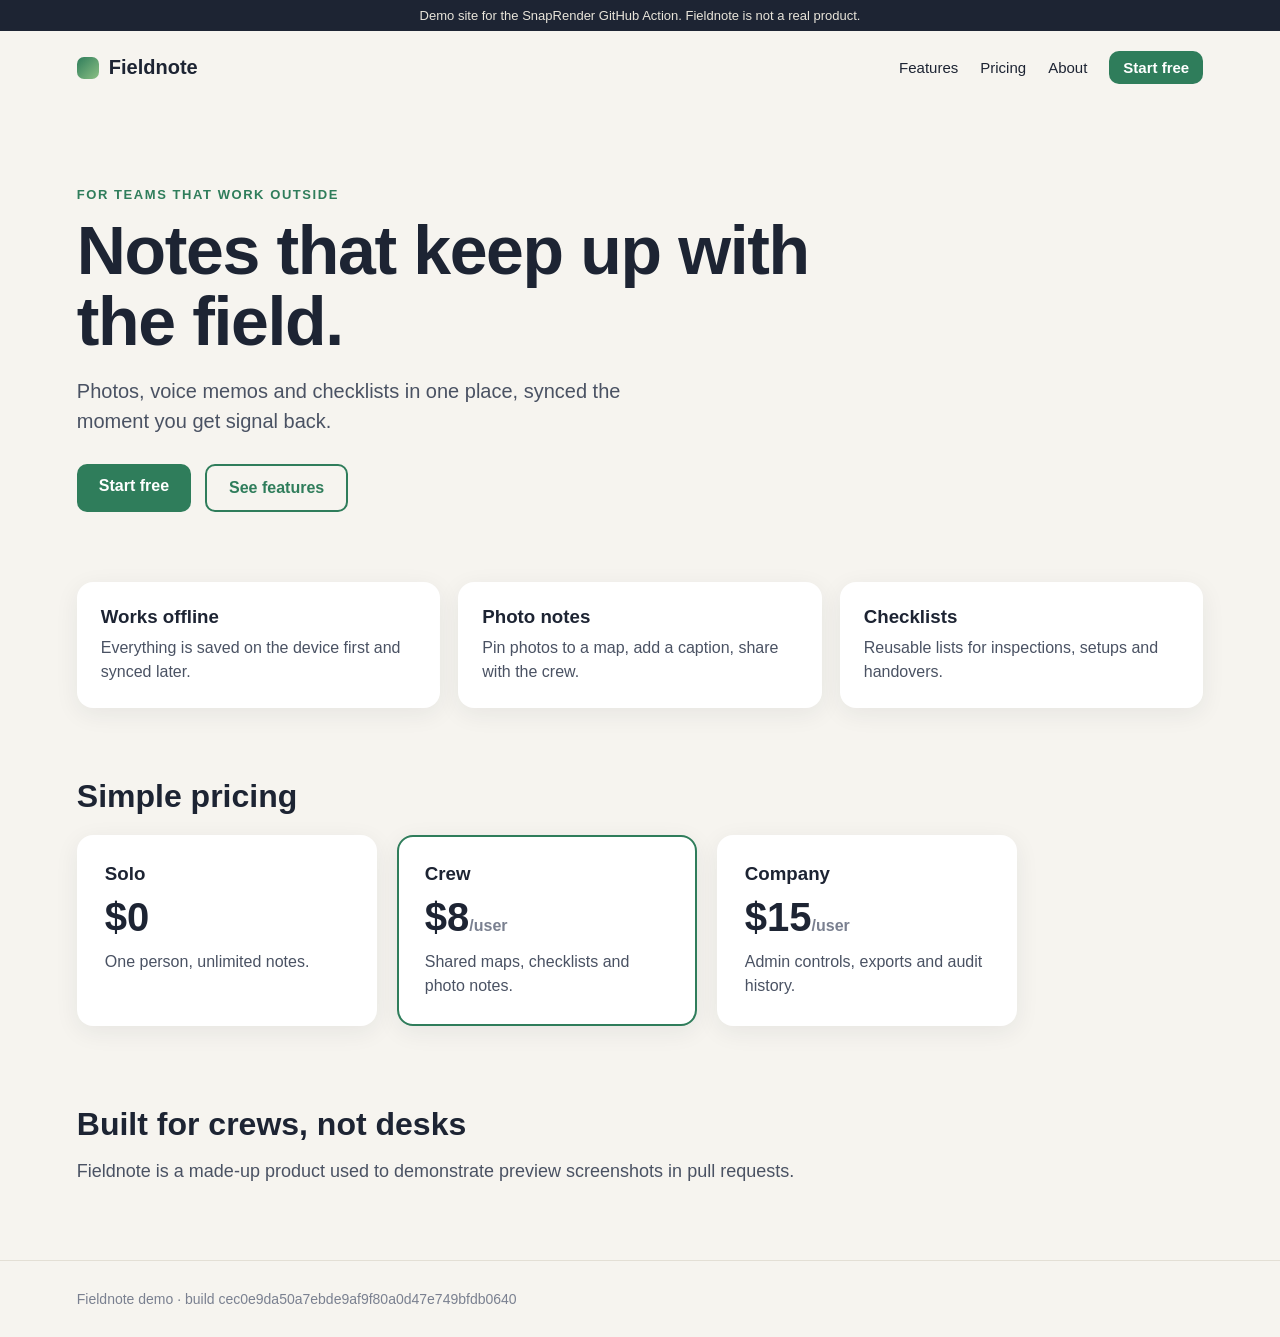
==== pr-preview/pr-1/index.html @ b730ab25 "Deploy preview for PR 1 🛫" ====
<!doctype html>
<html lang="en">
<head>
  <meta charset="utf-8">
  <meta name="viewport" content="width=device-width, initial-scale=1">
  <title>Fieldnote: notes for field teams (demo site)</title>
  <link rel="stylesheet" href="style.css">
</head>
<body>
  <div class="demo-bar">Demo site for the SnapRender GitHub Action. Fieldnote is not a real product.</div>
  <header class="nav">
    <div class="logo"><span class="mark"></span>Fieldnote</div>
    <nav><a href="#features">Features</a><a href="#pricing">Pricing</a><a href="#about">About</a><a class="btn small" href="#start">Start free</a></nav>
  </header>

  <main>
    <section class="hero">
      <p class="eyebrow">For teams that work outside</p>
      <h1>Notes that keep up with the field.</h1>
      <p class="lead">Photos, voice memos and checklists in one place, synced the moment you get signal back.</p>
      <div class="cta"><a class="btn" href="#start">Start free</a><a class="btn ghost" href="#features">See features</a></div>
    </section>

    <section id="features" class="features">
      <div class="card"><h3>Works offline</h3><p>Everything is saved on the device first and synced later.</p></div>
      <div class="card"><h3>Photo notes</h3><p>Pin photos to a map, add a caption, share with the crew.</p></div>
      <div class="card"><h3>Checklists</h3><p>Reusable lists for inspections, setups and handovers.</p></div>
    </section>

    <section id="pricing" class="pricing">
      <h2>Simple pricing</h2>
      <div class="plans">
        <div class="plan"><h3>Solo</h3><p class="price">$0</p><p>One person, unlimited notes.</p></div>
        <div class="plan best"><h3>Crew</h3><p class="price">$8<span>/user</span></p><p>Shared maps, checklists and photo notes.</p></div>
        <div class="plan"><h3>Company</h3><p class="price">$15<span>/user</span></p><p>Admin controls, exports and audit history.</p></div>
      </div>
    </section>

    <section id="about" class="about">
      <h2>Built for crews, not desks</h2>
      <p>Fieldnote is a made-up product used to demonstrate preview screenshots in pull requests.</p>
    </section>
  </main>

  <footer>Fieldnote demo · build cec0e9da50a7ebde9af9f80a0d47e749bfdb0640</footer>
</body>
</html>
---- pr-preview/pr-1/style.css ----
* { box-sizing: border-box; }
body { margin: 0; font-family: -apple-system, "Segoe UI", Roboto, Helvetica, Arial, sans-serif; color: #1d2433; background: #f6f4ef; }
a { color: inherit; text-decoration: none; }
.demo-bar { background: #1d2433; color: #e8e4da; font-size: 13px; text-align: center; padding: 8px 16px; }
.nav { display: flex; align-items: center; justify-content: space-between; padding: 20px 6vw; }
.logo { display: flex; align-items: center; gap: 10px; font-weight: 800; font-size: 20px; }
.mark { width: 22px; height: 22px; border-radius: 7px; background: linear-gradient(135deg, #2f7d5b, #8cc084); }
.nav nav { display: flex; align-items: center; gap: 22px; font-size: 15px; }
.btn { display: inline-block; background: #2f7d5b; color: #fff; padding: 13px 22px; border-radius: 10px; font-weight: 700; }
.btn.small { padding: 8px 14px; }
.btn.ghost { background: transparent; color: #2f7d5b; border: 2px solid #2f7d5b; }
.hero { padding: 70px 6vw 60px; max-width: 980px; }
.eyebrow { text-transform: uppercase; letter-spacing: .12em; font-size: 13px; font-weight: 700; color: #2f7d5b; }
h1 { font-size: clamp(38px, 6vw, 68px); line-height: 1.04; margin: 12px 0 18px; letter-spacing: -0.02em; }
.lead { font-size: 20px; line-height: 1.5; color: #4a5263; max-width: 620px; }
.cta { display: flex; gap: 14px; flex-wrap: wrap; margin-top: 28px; }
.features { display: grid; grid-template-columns: repeat(auto-fit, minmax(240px, 1fr)); gap: 18px; padding: 10px 6vw 50px; }
.card { background: #fff; border-radius: 16px; padding: 24px; box-shadow: 0 6px 24px rgba(29,36,51,.07); }
.card h3 { margin: 0 0 8px; }
.card p { margin: 0; color: #4a5263; line-height: 1.5; }
.about { padding: 30px 6vw 60px; }
.about h2 { font-size: 32px; margin: 0 0 10px; }
.about p { color: #4a5263; font-size: 18px; }
footer { padding: 30px 6vw; color: #7a8090; font-size: 14px; border-top: 1px solid #e3dfd5; }
.pricing { padding: 20px 6vw 50px; }
.pricing h2 { font-size: 32px; margin: 0 0 20px; }
.plans { display: flex; gap: 20px; }
.plan { flex: 0 0 300px; background: #fff; border-radius: 16px; padding: 26px; border: 2px solid transparent; box-shadow: 0 6px 24px rgba(29,36,51,.07); }
.plan.best { border-color: #2f7d5b; }
.plan h3 { margin: 0; }
.price { font-size: 40px; font-weight: 800; margin: 10px 0; }
.price span { font-size: 16px; color: #7a8090; font-weight: 600; }
.plan p:last-child { color: #4a5263; margin: 0; line-height: 1.5; }
@media (max-width: 640px) {
  .nav nav a:not(.btn) { display: none; }
  .hero { padding-top: 40px; }
}
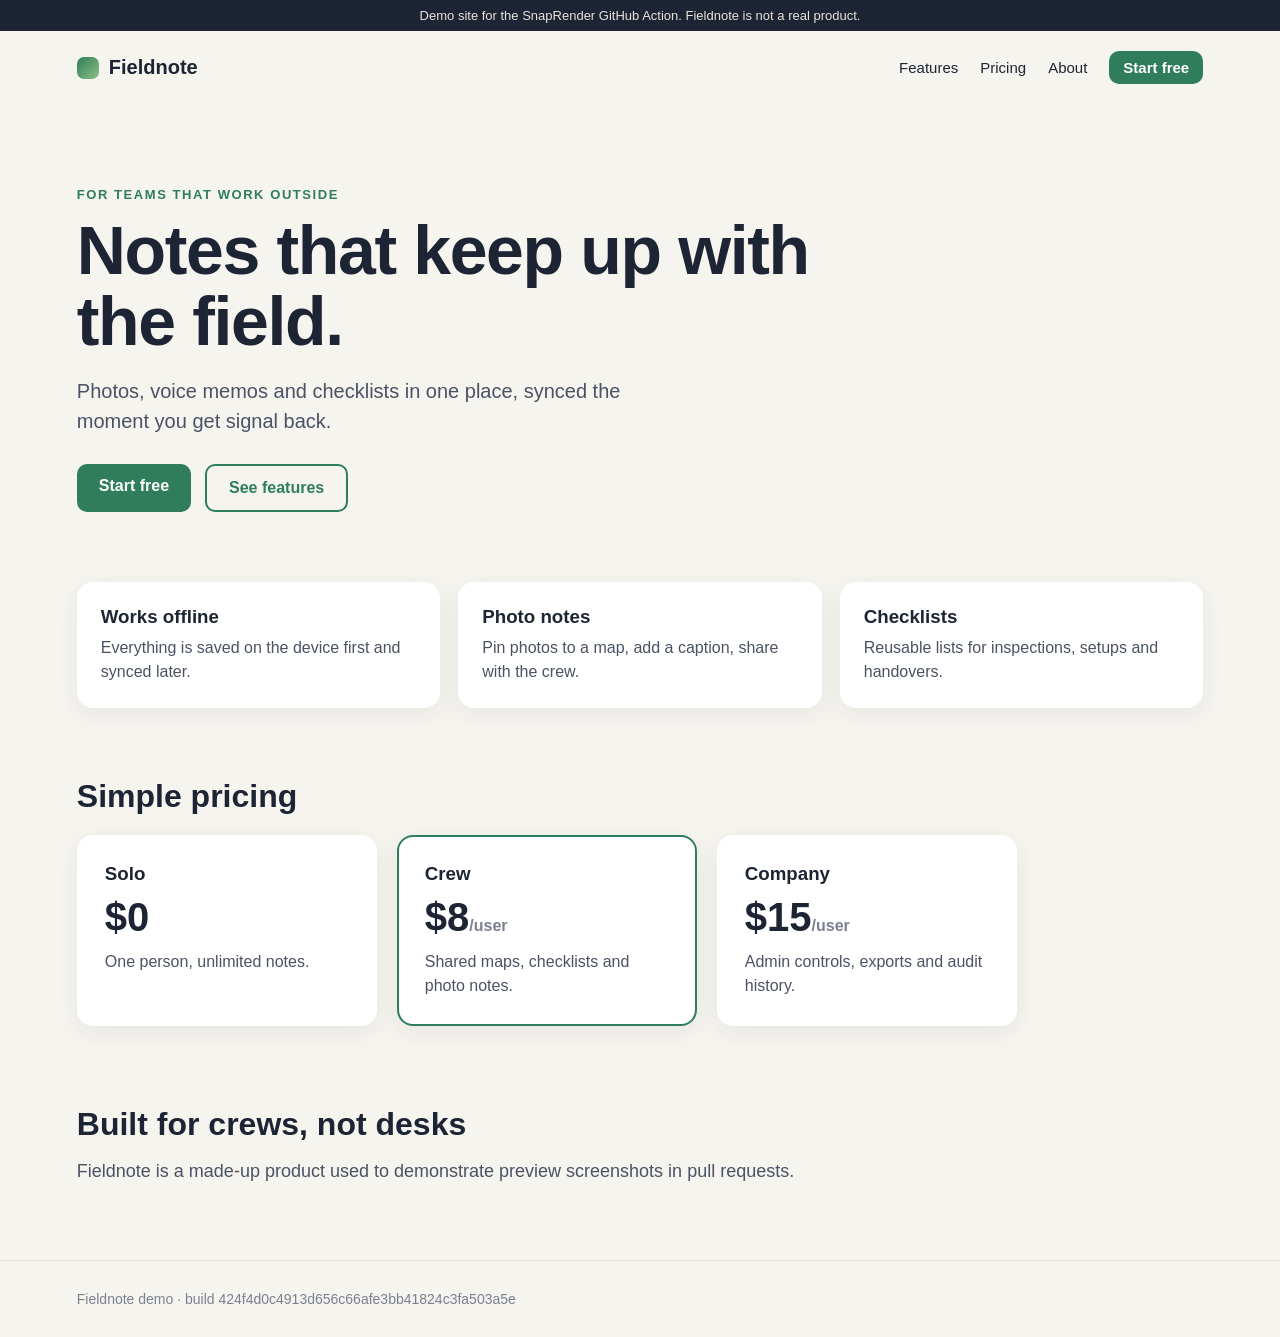
==== commit 3c230c5d: "Deploy preview for PR 1 🛫" ====
--- a/pr-preview/pr-1/index.html
+++ b/pr-preview/pr-1/index.html
@@ -42,6 +42,6 @@
     </section>
   </main>
 
-  <footer>Fieldnote demo · build cec0e9da50a7ebde9af9f80a0d47e749bfdb0640</footer>
+  <footer>Fieldnote demo · build 424f4d0c4913d656c66afe3bb41824c3fa503a5e</footer>
 </body>
 </html>
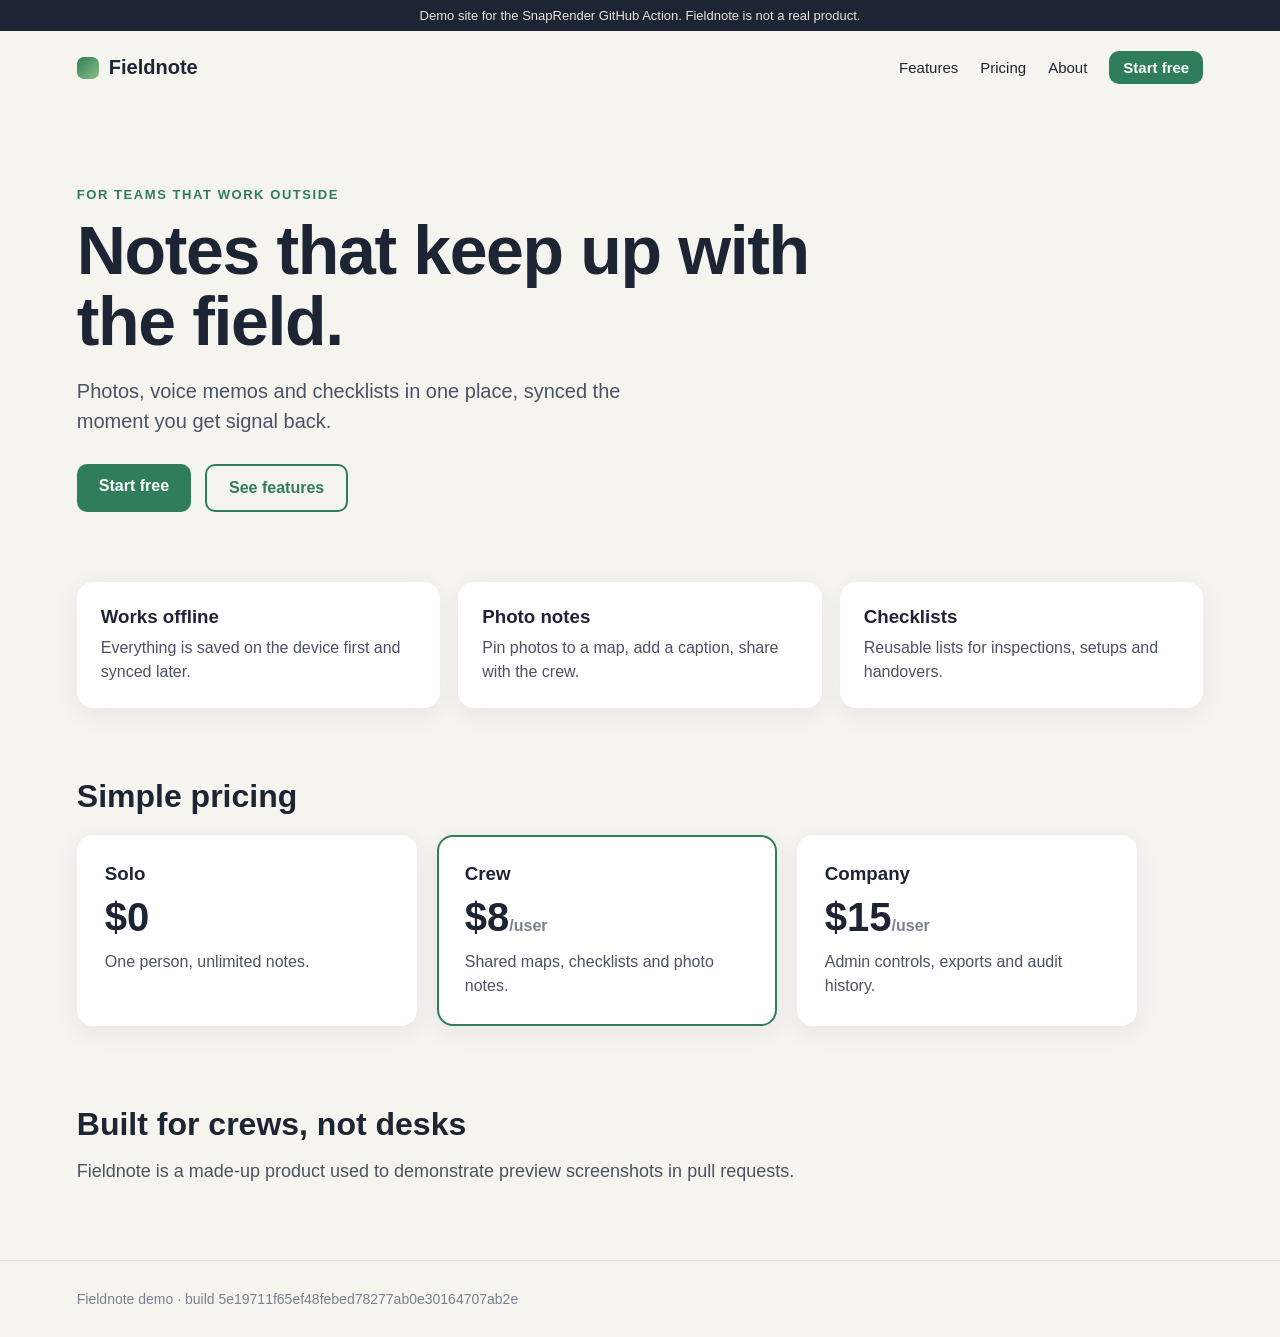
==== commit 072f5f97: "Deploy preview for PR 1 🛫" ====
--- a/pr-preview/pr-1/index.html
+++ b/pr-preview/pr-1/index.html
@@ -42,6 +42,6 @@
     </section>
   </main>
 
-  <footer>Fieldnote demo · build 424f4d0c4913d656c66afe3bb41824c3fa503a5e</footer>
+  <footer>Fieldnote demo · build 5e19711f65ef48febed78277ab0e30164707ab2e</footer>
 </body>
 </html>
--- a/pr-preview/pr-1/style.css
+++ b/pr-preview/pr-1/style.css
@@ -24,8 +24,8 @@
 footer { padding: 30px 6vw; color: #7a8090; font-size: 14px; border-top: 1px solid #e3dfd5; }
 .pricing { padding: 20px 6vw 50px; }
 .pricing h2 { font-size: 32px; margin: 0 0 20px; }
-.plans { display: flex; gap: 20px; }
-.plan { flex: 0 0 300px; background: #fff; border-radius: 16px; padding: 26px; border: 2px solid transparent; box-shadow: 0 6px 24px rgba(29,36,51,.07); }
+.plans { display: flex; flex-wrap: wrap; gap: 20px; }
+.plan { flex: 1 1 260px; max-width: 340px; background: #fff; border-radius: 16px; padding: 26px; border: 2px solid transparent; box-shadow: 0 6px 24px rgba(29,36,51,.07); }
 .plan.best { border-color: #2f7d5b; }
 .plan h3 { margin: 0; }
 .price { font-size: 40px; font-weight: 800; margin: 10px 0; }
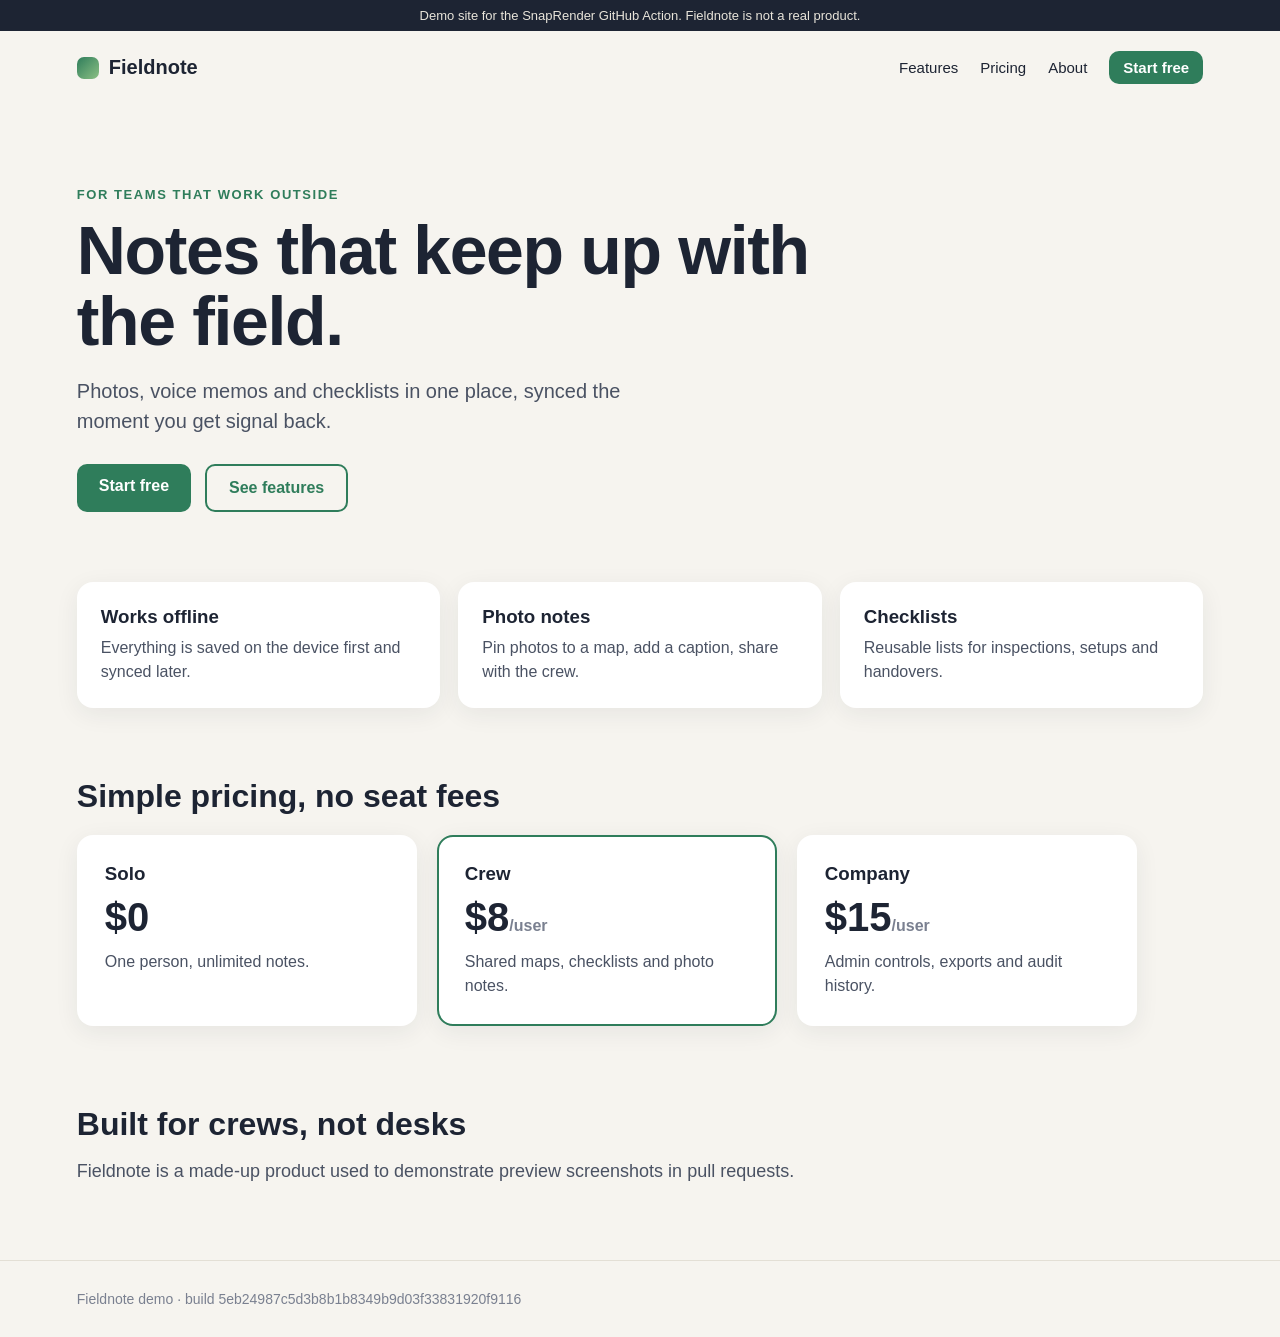
==== commit 2e24171c: "Deploy preview for PR 1 🛫" ====
--- a/pr-preview/pr-1/index.html
+++ b/pr-preview/pr-1/index.html
@@ -28,7 +28,7 @@
     </section>
 
     <section id="pricing" class="pricing">
-      <h2>Simple pricing</h2>
+      <h2>Simple pricing, no seat fees</h2>
       <div class="plans">
         <div class="plan"><h3>Solo</h3><p class="price">$0</p><p>One person, unlimited notes.</p></div>
         <div class="plan best"><h3>Crew</h3><p class="price">$8<span>/user</span></p><p>Shared maps, checklists and photo notes.</p></div>
@@ -42,6 +42,6 @@
     </section>
   </main>
 
-  <footer>Fieldnote demo · build 5e19711f65ef48febed78277ab0e30164707ab2e</footer>
+  <footer>Fieldnote demo · build 5eb24987c5d3b8b1b8349b9d03f33831920f9116</footer>
 </body>
 </html>
